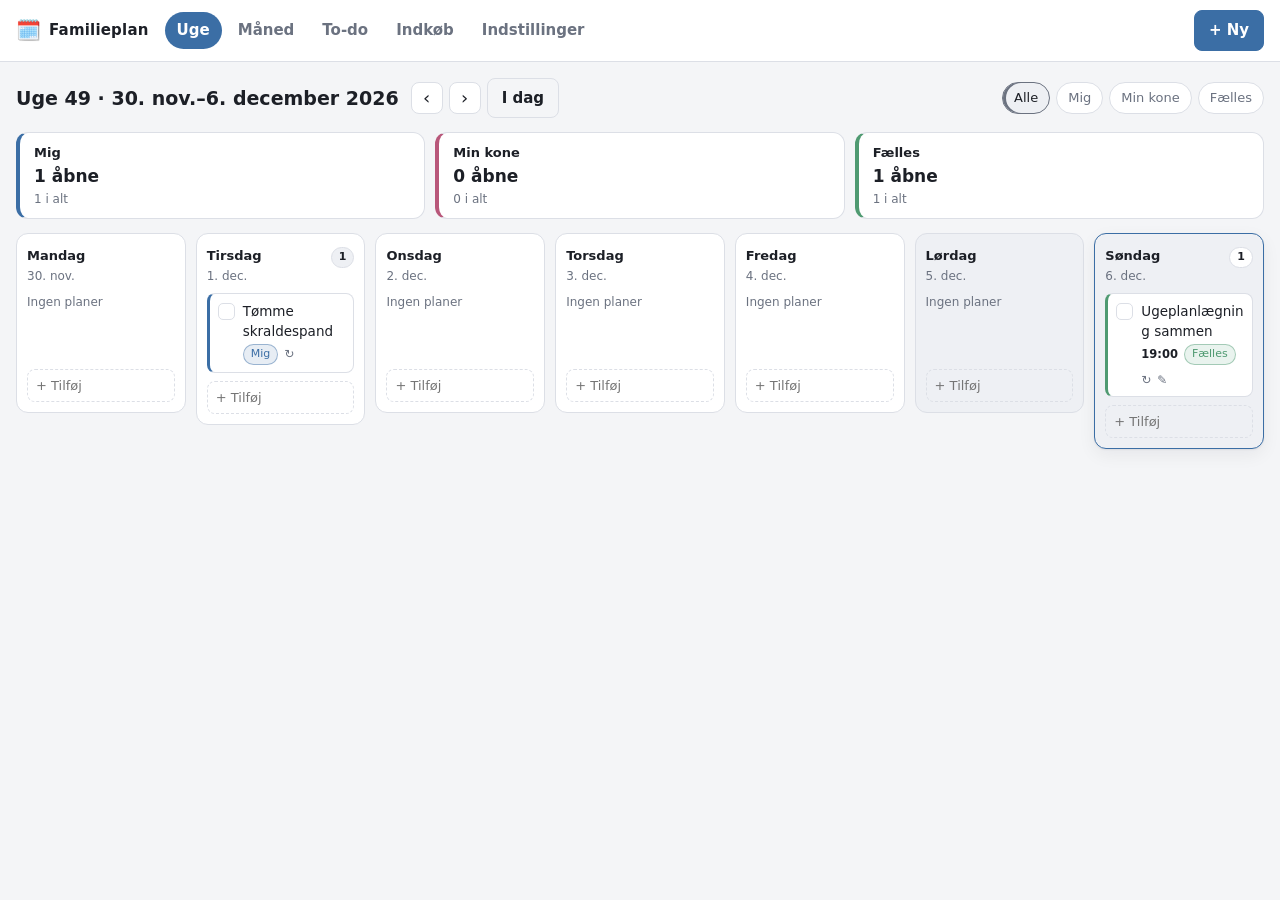
==== public/index.html @ 3805b320 "Flyt de statiske filer til public/ Med byggeindstillingen "output directory = /" blev hele repoet up" ====
<!DOCTYPE html>
<html lang="da">
<head>
<meta charset="utf-8">
<meta name="viewport" content="width=device-width, initial-scale=1">
<title>Familieplan</title>
<meta name="description" content="Uge- og månedsplan med to-do og indkøbsliste for to personer.">
<meta name="robots" content="noindex, nofollow">
<meta name="theme-color" content="#3b6ea5">
<link rel="icon" href="data:image/svg+xml,<svg xmlns='http://www.w3.org/2000/svg' viewBox='0 0 100 100'><text y='.9em' font-size='90'>🗓️</text></svg>">
<link rel="stylesheet" href="assets/styles.css">
</head>
<body>

<header class="topbar">
  <div class="topbar__brand">
    <span class="topbar__logo" aria-hidden="true">🗓️</span>
    <span class="topbar__title">Familieplan</span>
  </div>

  <nav class="tabs" id="tabs" aria-label="Hovedmenu">
    <button class="tab" data-view="week" type="button">Uge</button>
    <button class="tab" data-view="month" type="button">Måned</button>
    <button class="tab" data-view="todo" type="button">To-do</button>
    <button class="tab" data-view="shopping" type="button">Indkøb</button>
    <button class="tab" data-view="settings" type="button">Indstillinger</button>
  </nav>

  <span class="sync" id="syncStatus" title="Status for synkronisering"></span>
  <button class="btn btn--primary topbar__add" id="globalAdd" type="button">+ Ny</button>
</header>

<main class="main" id="viewRoot" aria-live="polite"></main>

<!-- Dialog til oprettelse/redigering af punkter -->
<div class="modal" id="modal" hidden>
  <div class="modal__backdrop" data-close="1"></div>
  <div class="modal__panel" role="dialog" aria-modal="true" aria-labelledby="modalTitle">
    <div class="modal__head">
      <h2 id="modalTitle">Nyt punkt</h2>
      <button class="icon-btn" type="button" data-close="1" aria-label="Luk">✕</button>
    </div>
    <form id="itemForm" class="form">
      <input type="hidden" name="id">

      <label class="field">
        <span class="field__label">Titel</span>
        <input class="input" name="title" required maxlength="120" placeholder="Fx “Hent børn kl. 15”" autocomplete="off">
      </label>

      <div class="field-row">
        <label class="field">
          <span class="field__label">Type</span>
          <select class="input" name="type">
            <option value="task">Opgave</option>
            <option value="event">Aftale</option>
          </select>
        </label>
        <label class="field">
          <span class="field__label">Ansvarlig</span>
          <select class="input" name="assignee" id="assigneeSelect"></select>
        </label>
      </div>

      <div class="field-row">
        <label class="field">
          <span class="field__label">Dato</span>
          <input class="input" type="date" name="date">
        </label>
        <label class="field">
          <span class="field__label">Tidspunkt</span>
          <input class="input" type="time" name="time">
        </label>
      </div>

      <div class="field-row">
        <label class="field">
          <span class="field__label">Gentagelse</span>
          <select class="input" name="repeat">
            <option value="none">Ingen</option>
            <option value="daily">Hver dag</option>
            <option value="weekly">Hver uge</option>
            <option value="biweekly">Hver 2. uge</option>
            <option value="monthly">Hver måned</option>
            <option value="yearly">Hvert år</option>
          </select>
        </label>
        <label class="field">
          <span class="field__label">Prioritet</span>
          <select class="input" name="priority">
            <option value="normal">Normal</option>
            <option value="high">Vigtig</option>
            <option value="low">Lav</option>
          </select>
        </label>
      </div>

      <label class="field">
        <span class="field__label">Noter</span>
        <textarea class="input" name="notes" rows="3" placeholder="Valgfrit"></textarea>
      </label>

      <div class="form__actions">
        <button class="btn btn--danger" type="button" id="deleteItem" hidden>Slet</button>
        <span class="spacer"></span>
        <button class="btn" type="button" data-close="1">Annullér</button>
        <button class="btn btn--primary" type="submit">Gem</button>
      </div>
    </form>
  </div>
</div>

<div class="toast" id="toast" hidden></div>

<script src="assets/js/utils.js"></script>
<script src="assets/js/store.js"></script>
<script src="assets/js/render.js"></script>
<script src="assets/js/views/week.js"></script>
<script src="assets/js/views/month.js"></script>
<script src="assets/js/views/todo.js"></script>
<script src="assets/js/views/shopping.js"></script>
<script src="assets/js/views/settings.js"></script>
<script src="assets/js/sync.js"></script>
<script src="assets/js/app.js"></script>
</body>
</html>
---- public/assets/styles.css ----
/* ---------------------------------------------------------
   Familieplan — layout og tema
   --------------------------------------------------------- */

:root {
  --bg: #f4f5f7;
  --surface: #ffffff;
  --surface-2: #eef0f4;
  --text: #1c1f26;
  --muted: #6b7280;
  --border: #dcdfe6;
  --accent: #3b6ea5;
  --accent-text: #ffffff;
  --danger: #b3453f;
  --today: #fff6e3;
  --shadow: 0 1px 2px rgba(16, 24, 40, .06), 0 6px 18px rgba(16, 24, 40, .06);
  --radius: 12px;
  --radius-sm: 8px;
}

@media (prefers-color-scheme: dark) {
  :root {
    --bg: #14171c;
    --surface: #1c2027;
    --surface-2: #232830;
    --text: #e7e9ee;
    --muted: #9aa2b1;
    --border: #2f3540;
    --accent: #6ea8e0;
    --accent-text: #10151b;
    --danger: #e0857f;
    --today: #2a2618;
    --shadow: 0 1px 2px rgba(0, 0, 0, .4), 0 8px 24px rgba(0, 0, 0, .3);
  }
}

* { box-sizing: border-box; }

body {
  margin: 0;
  background: var(--bg);
  color: var(--text);
  font: 15px/1.5 system-ui, -apple-system, "Segoe UI", Roboto, "Helvetica Neue", sans-serif;
  -webkit-text-size-adjust: 100%;
}

body.is-modal { overflow: hidden; }

h2, h3 { margin: 0; font-weight: 650; }

/* ---------- Topbar ---------- */

.topbar {
  position: sticky;
  top: 0;
  z-index: 20;
  display: flex;
  align-items: center;
  gap: 16px;
  padding: 10px 16px;
  background: var(--surface);
  border-bottom: 1px solid var(--border);
  flex-wrap: wrap;
}

.topbar__brand { display: flex; align-items: center; gap: 8px; font-weight: 700; }
.topbar__logo { font-size: 20px; }
.topbar__title { letter-spacing: .2px; }
.topbar__add { margin-left: 4px; }

.tabs { display: flex; gap: 4px; flex-wrap: wrap; margin-right: auto; }

/* Status for synkronisering — en lille prik med tekst. */
.sync {
  display: inline-flex;
  align-items: center;
  gap: 6px;
  font-size: 12.5px;
  color: var(--muted);
  white-space: nowrap;
}
.sync[hidden] { display: none; }
.sync::before {
  content: "";
  width: 8px;
  height: 8px;
  border-radius: 50%;
  background: currentColor;
  flex: none;
}
.sync.is-ok::before { background: #4f9a71; }
.sync.is-syncing::before { background: var(--accent); }
.sync.is-offline, .sync.is-auth { color: var(--danger); }
.sync.is-offline::before, .sync.is-auth::before { background: var(--danger); }

.tab {
  border: 0;
  background: transparent;
  color: var(--muted);
  font: inherit;
  font-weight: 550;
  padding: 7px 12px;
  border-radius: 999px;
  cursor: pointer;
}
.tab:hover { background: var(--surface-2); color: var(--text); }
.tab.is-active { background: var(--accent); color: var(--accent-text); }

/* ---------- Knapper ---------- */

.btn {
  font: inherit;
  font-weight: 550;
  padding: 8px 14px;
  border-radius: var(--radius-sm);
  border: 1px solid var(--border);
  background: var(--surface);
  color: var(--text);
  cursor: pointer;
}
.btn:hover { background: var(--surface-2); }
.btn--primary { background: var(--accent); border-color: var(--accent); color: var(--accent-text); }
.btn--primary:hover { filter: brightness(1.06); }
.btn--danger { color: var(--danger); border-color: var(--danger); background: transparent; }
.btn--ghost { background: transparent; }

.icon-btn {
  font: inherit;
  font-size: 18px;
  line-height: 1;
  width: 32px;
  height: 32px;
  display: inline-grid;
  place-items: center;
  border-radius: var(--radius-sm);
  border: 1px solid var(--border);
  background: var(--surface);
  color: var(--text);
  cursor: pointer;
}
.icon-btn:hover { background: var(--surface-2); }

.btn-row { display: flex; gap: 8px; flex-wrap: wrap; align-items: center; }
.spacer { flex: 1; }

/* ---------- Hovedområde og værktøjslinje ---------- */

.main { padding: 16px; max-width: 1500px; margin: 0 auto; }

.toolbar {
  display: flex;
  align-items: center;
  gap: 12px 16px;
  flex-wrap: wrap;
  margin-bottom: 14px;
}
.toolbar__left { display: flex; align-items: center; gap: 12px; flex-wrap: wrap; }
.toolbar__right { display: flex; align-items: center; gap: 12px; margin-left: auto; flex-wrap: wrap; }
.toolbar__title { font-size: 19px; }
.toolbar__nav { display: flex; gap: 6px; align-items: center; }

.filters { display: flex; gap: 6px; flex-wrap: wrap; }

.filter {
  font: inherit;
  font-size: 13px;
  padding: 5px 11px;
  border-radius: 999px;
  border: 1px solid var(--border);
  background: var(--surface);
  color: var(--muted);
  cursor: pointer;
}
.filter:hover { color: var(--text); }
.filter.is-active {
  border-color: var(--person);
  color: var(--text);
  box-shadow: inset 3px 0 0 var(--person);
  background: var(--surface-2);
}

.switch { display: inline-flex; align-items: center; gap: 6px; font-size: 13px; color: var(--muted); }

/* ---------- Ugestatistik ---------- */

.stats { display: grid; grid-template-columns: repeat(3, minmax(0, 1fr)); gap: 10px; margin-bottom: 14px; }

.stat {
  background: var(--surface);
  border: 1px solid var(--border);
  border-left: 4px solid var(--person);
  border-radius: var(--radius);
  padding: 10px 14px;
  display: flex;
  flex-direction: column;
  gap: 1px;
}
.stat__name { font-weight: 600; font-size: 13px; }
.stat__value { font-size: 17px; font-weight: 650; }
.stat__sub { font-size: 12px; color: var(--muted); }

/* ---------- Ugevisning ---------- */

.week { display: grid; grid-template-columns: repeat(7, minmax(0, 1fr)); gap: 10px; align-items: start; }

.day {
  background: var(--surface);
  border: 1px solid var(--border);
  border-radius: var(--radius);
  padding: 10px;
  display: flex;
  flex-direction: column;
  gap: 8px;
  min-height: 180px;
}
.day.is-weekend { background: var(--surface-2); }
.day.is-today { border-color: var(--accent); box-shadow: var(--shadow); }
.day.is-dropzone { outline: 2px dashed var(--accent); outline-offset: 2px; }

.day__head { display: flex; align-items: baseline; justify-content: space-between; gap: 8px; }
.day__name { font-weight: 650; font-size: 13px; }
.day__date { display: block; font-size: 12px; color: var(--muted); }
.day__count {
  font-size: 11px;
  font-weight: 650;
  background: var(--surface-2);
  border: 1px solid var(--border);
  border-radius: 999px;
  padding: 1px 7px;
}
.day.is-weekend .day__count { background: var(--surface); }
.day__list { display: flex; flex-direction: column; gap: 6px; flex: 1; }
.day__empty { margin: 0; font-size: 12px; color: var(--muted); }

.day__add {
  font: inherit;
  font-size: 13px;
  padding: 6px 8px;
  border-radius: var(--radius-sm);
  border: 1px dashed var(--border);
  background: transparent;
  color: var(--text);
  width: 100%;
}
.day__add:focus { border-style: solid; border-color: var(--accent); outline: none; }

/* ---------- Kort ---------- */

.card {
  display: flex;
  gap: 8px;
  align-items: flex-start;
  background: var(--surface);
  border: 1px solid var(--border);
  border-left: 3px solid var(--person);
  border-radius: var(--radius-sm);
  padding: 7px 8px;
  cursor: grab;
}
.day.is-weekend .card { background: var(--surface); }
.card:hover { box-shadow: var(--shadow); }
.card.is-dragging { opacity: .45; }
.card.is-high { border-left-width: 5px; }
.card--event { background: color-mix(in srgb, var(--person) 9%, var(--surface)); }

.card__check {
  flex: none;
  width: 17px;
  height: 17px;
  margin-top: 2px;
  border-radius: 5px;
  border: 1.5px solid var(--border);
  background: var(--surface);
  cursor: pointer;
  position: relative;
}
.card__check:hover { border-color: var(--person); }
.card.is-done .card__check { background: var(--person); border-color: var(--person); }
.card.is-done .card__check::after {
  content: "✓";
  position: absolute;
  inset: 0;
  display: grid;
  place-items: center;
  color: #fff;
  font-size: 12px;
  line-height: 1;
}

.card__body { flex: 1; min-width: 0; cursor: pointer; }
.card__body:focus-visible { outline: 2px solid var(--accent); outline-offset: 2px; border-radius: 4px; }
.card__title { font-size: 13.5px; overflow-wrap: anywhere; }
.card.is-done .card__title { text-decoration: line-through; color: var(--muted); }
.card.is-high .card__title { font-weight: 600; }

.card__meta { display: flex; align-items: center; gap: 6px; flex-wrap: wrap; margin-top: 3px; font-size: 11.5px; color: var(--muted); }
.card__time { font-weight: 650; color: var(--text); }
.card.is-done .card__time { color: var(--muted); font-weight: 550; }
.card__repeat, .card__note-flag { font-size: 12px; }

.chip {
  font-size: 11px;
  padding: 1px 7px;
  border-radius: 999px;
  color: var(--person);
  border: 1px solid color-mix(in srgb, var(--person) 45%, transparent);
  background: color-mix(in srgb, var(--person) 12%, transparent);
  white-space: nowrap;
}

/* ---------- Månedsvisning ---------- */

.month-grid {
  display: grid;
  grid-template-columns: repeat(7, minmax(0, 1fr));
  gap: 6px;
}

.mhead { font-size: 12px; font-weight: 650; color: var(--muted); padding: 2px 4px; }

.mcell {
  background: var(--surface);
  border: 1px solid var(--border);
  border-radius: var(--radius-sm);
  padding: 6px;
  min-height: 108px;
  display: flex;
  flex-direction: column;
  gap: 5px;
}
.mcell.is-outside { opacity: .5; }
.mcell.is-weekend { background: var(--surface-2); }
.mcell.is-today { border-color: var(--accent); background: var(--today); }
.mcell.is-dropzone { outline: 2px dashed var(--accent); outline-offset: 2px; }

.mcell__head { display: flex; align-items: center; justify-content: space-between; }
.mcell__num { font-size: 12px; font-weight: 650; color: var(--muted); }
.mcell.is-today .mcell__num { color: var(--accent); }

.mcell__add {
  border: 0;
  background: transparent;
  color: var(--muted);
  font: inherit;
  font-size: 15px;
  line-height: 1;
  cursor: pointer;
  opacity: 0;
  padding: 0 2px;
}
.mcell:hover .mcell__add, .mcell__add:focus { opacity: 1; }

.mcell__list { display: flex; flex-direction: column; gap: 4px; overflow: auto; max-height: 190px; }
.mcell .card { padding: 4px 6px; }
.mcell .card__title { font-size: 12.5px; }

.month-agenda { display: none; }
.agenda__day { margin-bottom: 16px; display: flex; flex-direction: column; gap: 6px; }
.agenda__title { font-size: 14px; color: var(--muted); }
.agenda__day.is-today .agenda__title { color: var(--accent); }

/* ---------- To-do ---------- */

.quickadd { margin-bottom: 14px; }
.quickadd .input { max-width: 520px; }

.groups { display: grid; grid-template-columns: repeat(auto-fill, minmax(300px, 1fr)); gap: 16px; align-items: start; }

.group {
  background: var(--surface);
  border: 1px solid var(--border);
  border-radius: var(--radius);
  padding: 12px;
}
.group__title { font-size: 14px; margin-bottom: 10px; display: flex; align-items: center; gap: 8px; }
.group__count {
  font-size: 11px;
  font-weight: 650;
  color: var(--muted);
  background: var(--surface-2);
  border-radius: 999px;
  padding: 1px 7px;
}
.group__list { display: flex; flex-direction: column; gap: 6px; }

/* ---------- Indkøb ---------- */

.slist {
  list-style: none;
  margin: 0;
  padding: 0;
  max-width: 620px;
  background: var(--surface);
  border: 1px solid var(--border);
  border-radius: var(--radius);
  overflow: hidden;
}
.srow { display: flex; align-items: center; gap: 10px; padding: 10px 12px; border-bottom: 1px solid var(--border); }
.srow:last-child { border-bottom: 0; }
.srow__label { display: flex; align-items: center; gap: 10px; flex: 1; cursor: pointer; }
.srow input[type="checkbox"] { width: 17px; height: 17px; accent-color: var(--accent); }
.srow.is-done span { text-decoration: line-through; color: var(--muted); }

/* ---------- Indstillinger ---------- */

.panels { display: grid; grid-template-columns: repeat(auto-fit, minmax(320px, 1fr)); gap: 16px; align-items: start; }

.panel {
  background: var(--surface);
  border: 1px solid var(--border);
  border-radius: var(--radius);
  padding: 16px;
  display: flex;
  flex-direction: column;
  gap: 12px;
}
.panel__title { font-size: 15px; }
.panel__hint, .panel__stats { margin: 0; font-size: 13px; color: var(--muted); }
.panel__list { margin: 0; padding-left: 18px; font-size: 13px; color: var(--muted); display: grid; gap: 6px; }

kbd {
  font: inherit;
  font-size: 12px;
  padding: 1px 6px;
  border: 1px solid var(--border);
  border-bottom-width: 2px;
  border-radius: 5px;
  background: var(--surface-2);
  color: var(--text);
}

/* ---------- Formularfelter ---------- */

.form { display: flex; flex-direction: column; gap: 12px; }
.field { display: flex; flex-direction: column; gap: 4px; flex: 1; min-width: 0; }
.field__label { font-size: 12px; font-weight: 600; color: var(--muted); }
.field-row { display: flex; gap: 12px; flex-wrap: wrap; }
.field--color { flex: 0 0 92px; }

.input {
  font: inherit;
  width: 100%;
  padding: 8px 10px;
  border-radius: var(--radius-sm);
  border: 1px solid var(--border);
  background: var(--surface);
  color: var(--text);
}
.input:focus { outline: 2px solid var(--accent); outline-offset: -1px; border-color: var(--accent); }
.input--color { padding: 2px; height: 38px; }
textarea.input { resize: vertical; }

.form__actions { display: flex; gap: 8px; align-items: center; margin-top: 4px; }

/* ---------- Dialog ---------- */

.modal { position: fixed; inset: 0; z-index: 50; display: grid; place-items: center; padding: 16px; }
.modal[hidden] { display: none; }
.modal__backdrop { position: absolute; inset: 0; background: rgba(10, 14, 20, .5); }

.modal__panel {
  position: relative;
  width: min(560px, 100%);
  max-height: 90vh;
  overflow: auto;
  background: var(--surface);
  border: 1px solid var(--border);
  border-radius: var(--radius);
  box-shadow: var(--shadow);
  padding: 16px;
}
.modal__head { display: flex; align-items: center; justify-content: space-between; margin-bottom: 12px; }
.modal__head h2 { font-size: 17px; }

/* ---------- Diverse ---------- */

.empty {
  color: var(--muted);
  background: var(--surface);
  border: 1px dashed var(--border);
  border-radius: var(--radius);
  padding: 24px;
  text-align: center;
}

.toast {
  position: fixed;
  left: 50%;
  bottom: 24px;
  transform: translateX(-50%);
  z-index: 60;
  background: var(--text);
  color: var(--bg);
  padding: 10px 16px;
  border-radius: 999px;
  font-size: 13.5px;
  box-shadow: var(--shadow);
}
.toast[hidden] { display: none; }

/* ---------- Responsivt ---------- */

@media (max-width: 1100px) {
  .week { grid-template-columns: repeat(2, minmax(0, 1fr)); }
  .day { min-height: 0; }
}

@media (max-width: 820px) {
  .main { padding: 12px; }
  .topbar { gap: 10px; padding: 10px 12px; }
  .topbar__add { order: 3; }
  .tabs { order: 4; width: 100%; overflow-x: auto; }
  .week { grid-template-columns: 1fr; }
  .stats { grid-template-columns: 1fr; }
  .month-grid, .mhead { display: none; }
  .month-agenda { display: block; }
  .toolbar__right { margin-left: 0; width: 100%; }
}

@media (prefers-reduced-motion: no-preference) {
  .card, .btn, .tab, .filter { transition: background-color .12s ease, box-shadow .12s ease, opacity .12s ease; }
}
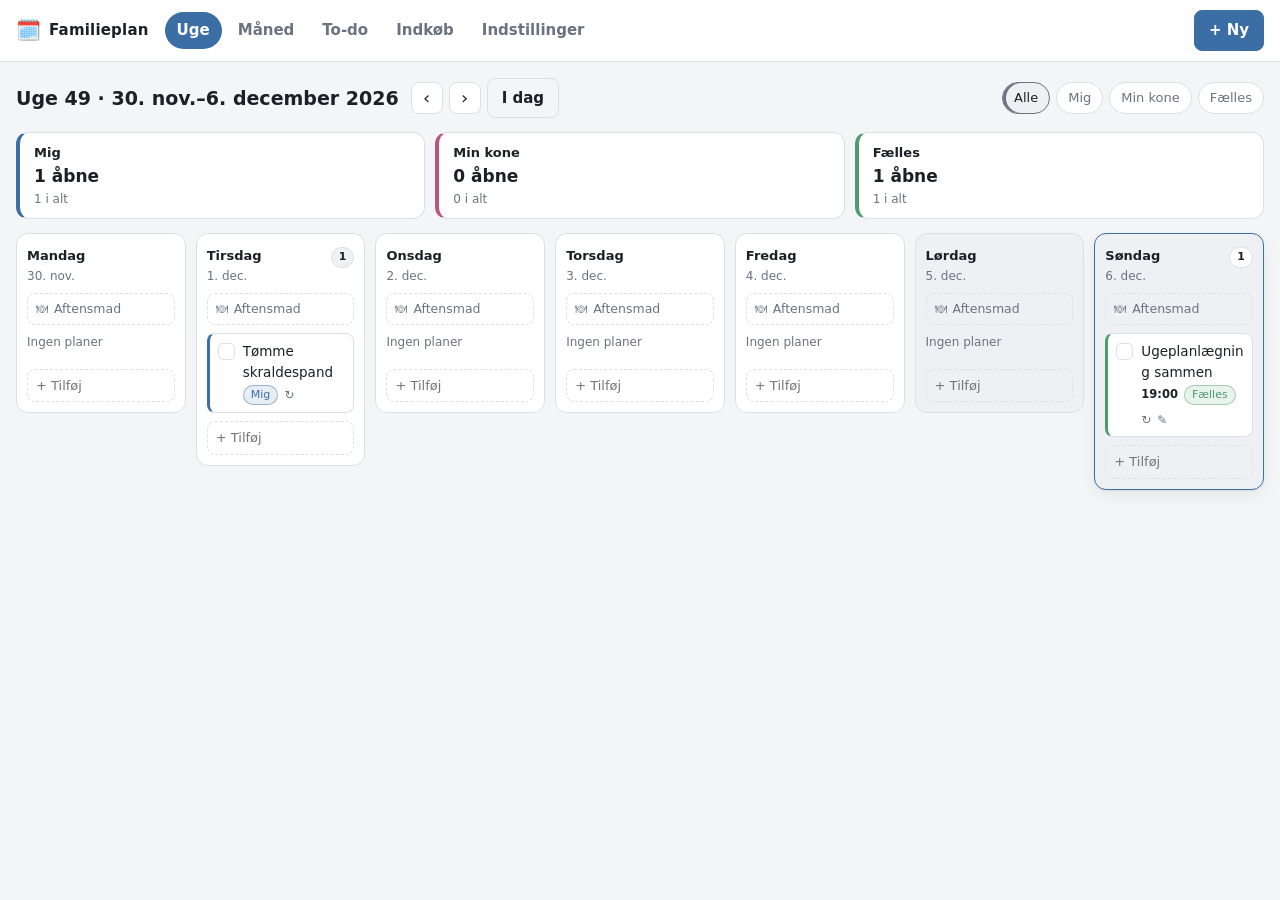
==== commit 8c059c5c: "Tilføj madplan og gør siden installérbar Madplan: - Hver dag i ugevisningen har et felt til aftensma" ====
--- a/public/index.html
+++ b/public/index.html
@@ -8,6 +8,11 @@
 <meta name="robots" content="noindex, nofollow">
 <meta name="theme-color" content="#3b6ea5">
 <link rel="icon" href="data:image/svg+xml,<svg xmlns='http://www.w3.org/2000/svg' viewBox='0 0 100 100'><text y='.9em' font-size='90'>🗓️</text></svg>">
+<link rel="manifest" href="/manifest.webmanifest">
+<link rel="apple-touch-icon" href="/assets/icons/apple-touch-icon.png">
+<meta name="apple-mobile-web-app-capable" content="yes">
+<meta name="apple-mobile-web-app-title" content="Familieplan">
+<meta name="apple-mobile-web-app-status-bar-style" content="default">
 <link rel="stylesheet" href="assets/styles.css">
 </head>
 <body>
@@ -54,6 +59,7 @@
           <select class="input" name="type">
             <option value="task">Opgave</option>
             <option value="event">Aftale</option>
+            <option value="meal">Måltid</option>
           </select>
         </label>
         <label class="field">
@@ -66,6 +72,12 @@
         <label class="field">
           <span class="field__label">Dato</span>
           <input class="input" type="date" name="date">
+          <div class="quickdates">
+            <button class="quickdate" type="button" data-quickdate="0">I dag</button>
+            <button class="quickdate" type="button" data-quickdate="1">I morgen</button>
+            <button class="quickdate" type="button" data-quickdate="7">+1 uge</button>
+            <button class="quickdate" type="button" data-quickdate="none">Ingen</button>
+          </div>
         </label>
         <label class="field">
           <span class="field__label">Tidspunkt</span>
--- a/public/assets/styles.css
+++ b/public/assets/styles.css
@@ -230,6 +230,37 @@
 }
 .day.is-weekend .day__count { background: var(--surface); }
 .day__list { display: flex; flex-direction: column; gap: 6px; flex: 1; }
+
+/* ---------- Madplan ---------- */
+
+.meal {
+  font: inherit;
+  font-size: 12.5px;
+  width: 100%;
+  display: flex;
+  align-items: center;
+  gap: 6px;
+  text-align: left;
+  padding: 6px 8px;
+  border-radius: var(--radius-sm);
+  border: 1px solid var(--border);
+  background: color-mix(in srgb, #c98a3e 10%, var(--surface));
+  color: var(--text);
+  cursor: pointer;
+}
+.meal:hover { border-color: #c98a3e; }
+.meal.is-empty { background: transparent; border-style: dashed; color: var(--muted); }
+.meal.is-empty:hover { color: var(--text); }
+.meal__icon { flex: none; font-size: 12px; }
+.meal__text { overflow-wrap: anywhere; }
+
+.meal--edit {
+  cursor: text;
+  background: var(--surface);
+  border-color: var(--accent);
+  outline: 2px solid var(--accent);
+  outline-offset: -1px;
+}
 .day__empty { margin: 0; font-size: 12px; color: var(--muted); }
 
 .day__add {
@@ -262,6 +293,9 @@
 .card.is-dragging { opacity: .45; }
 .card.is-high { border-left-width: 5px; }
 .card--event { background: color-mix(in srgb, var(--person) 9%, var(--surface)); }
+.card--meal { background: color-mix(in srgb, #c98a3e 10%, var(--surface)); border-left-color: #c98a3e; }
+.card--meal .card__check { display: none; }
+.card--meal .card__title::before { content: "🍽 "; }
 
 .card__check {
   flex: none;
@@ -450,6 +484,20 @@
 .input--color { padding: 2px; height: 38px; }
 textarea.input { resize: vertical; }
 
+.quickdates { display: flex; gap: 4px; flex-wrap: wrap; margin-top: 5px; }
+
+.quickdate {
+  font: inherit;
+  font-size: 11.5px;
+  padding: 3px 9px;
+  border-radius: 999px;
+  border: 1px solid var(--border);
+  background: var(--surface);
+  color: var(--muted);
+  cursor: pointer;
+}
+.quickdate:hover { color: var(--text); border-color: var(--accent); }
+
 .form__actions { display: flex; gap: 8px; align-items: center; margin-top: 4px; }
 
 /* ---------- Dialog ---------- */
